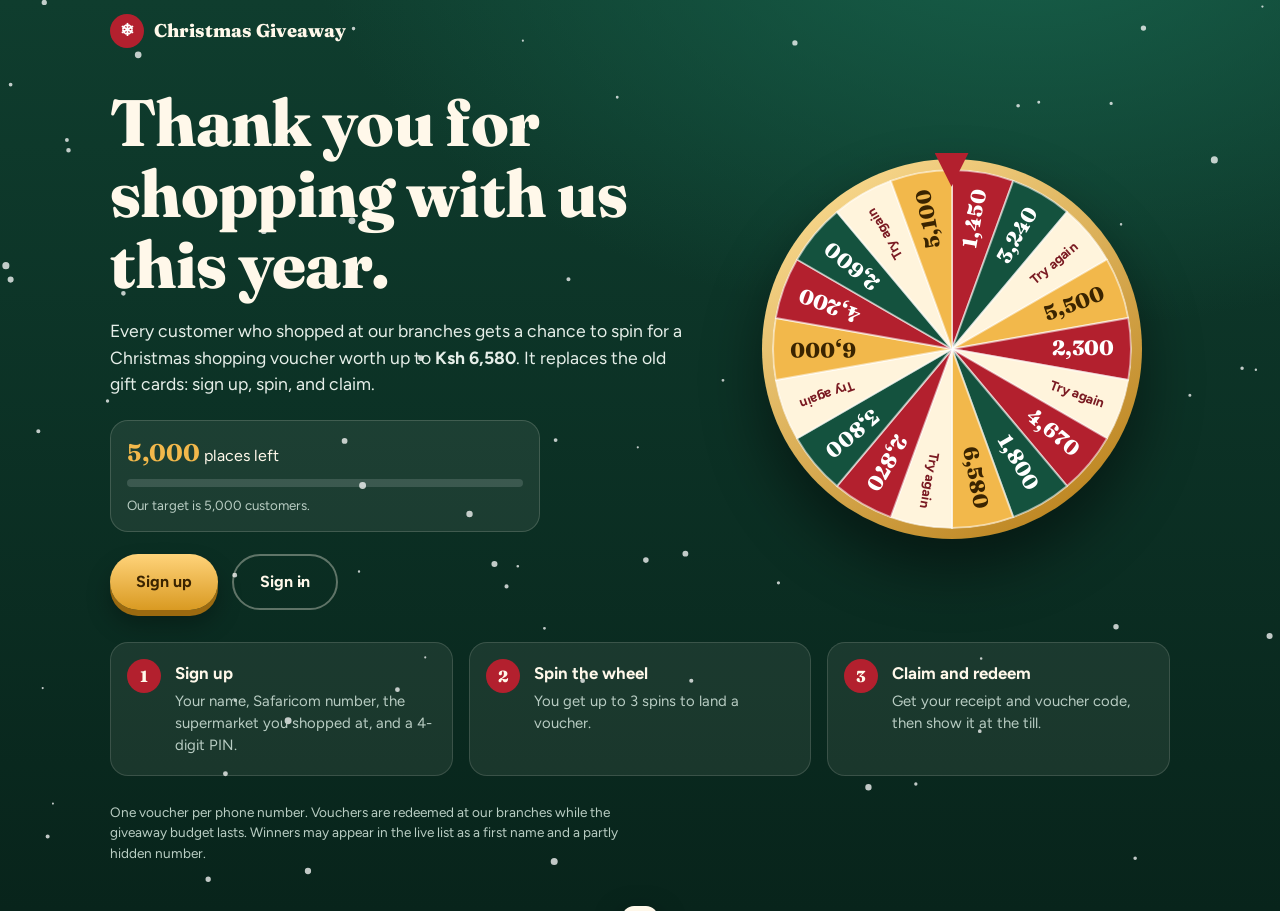
==== index.html @ 0281af63 "Replace frontend with updated source code" ====
<!DOCTYPE html>
<html lang="en">
<head>
  <meta charset="UTF-8" />
  <meta name="viewport" content="width=device-width, initial-scale=1, viewport-fit=cover" />
  <meta name="theme-color" content="#0b2e22" />
  <title>Christmas Giveaway | Thank you for shopping with us</title>
  <meta name="description" content="Our thank-you to every customer. Spin the wheel and win a shopping voucher this Christmas." />
  <link rel="preconnect" href="https://fonts.googleapis.com" />
  <link rel="preconnect" href="https://fonts.gstatic.com" crossorigin />
  <link href="https://fonts.googleapis.com/css2?family=Fraunces:opsz,wght@9..144,600;9..144,800&family=Figtree:wght@400;500;600;700&display=swap" rel="stylesheet" />
  <link rel="stylesheet" href="css/style.css" />
</head>
<body>
  <canvas id="snow" aria-hidden="true"></canvas>
  <div id="toast" role="status" aria-live="polite"></div>
  <div id="feed" aria-live="polite" aria-atomic="true"></div>

  <header class="bar">
    <a class="brand" href="#" id="brand"><span class="brand-mark">&#10052;</span><span id="shopName">Christmas Giveaway</span></a>
    <div class="bar-user" id="barUser" hidden>
      <span id="barName"></span>
      <button class="link" id="logoutBtn">Log out</button>
    </div>
  </header>

  <main id="app">
    <!-- LANDING -->
    <section class="view" data-view="landing">
      <div class="hero">
        <div class="hero-copy">
          <h1>Thank you for shopping with us this year.</h1>
          <p class="lead">Every customer who shopped at our branches gets a chance to spin for a Christmas shopping voucher worth up to <strong>Ksh 6,580</strong>. It replaces the old gift cards: sign up, spin, and claim.</p>
          <div class="slots" aria-live="polite">
            <div class="slots-top"><strong id="slotsLeft">5,000</strong> <span id="slotsText">places left</span></div>
            <div class="meter"><span id="slotsBar"></span></div>
            <small id="slotsNote">Our target is 5,000 customers.</small>
          </div>
          <div class="cta-row">
            <button class="btn btn-gold" data-go="signup">Sign up</button>
            <button class="btn btn-ghost" data-go="login">Sign in</button>
          </div>
        </div>
        <div class="hero-wheel" aria-hidden="true">
          <div class="preview-spin"><canvas id="previewWheel"></canvas></div>
          <div class="pointer small"></div>
        </div>
      </div>
      <ol class="steps">
        <li><b>Sign up</b><span>Your name, Safaricom number, the supermarket you shopped at, and a 4-digit PIN.</span></li>
        <li><b>Spin the wheel</b><span>You get up to 3 spins to land a voucher.</span></li>
        <li><b>Claim and redeem</b><span>Get your receipt and voucher code, then show it at the till.</span></li>
      </ol>
      <p class="fine">One voucher per phone number. Vouchers are redeemed at our branches while the giveaway budget lasts. Winners may appear in the live list as a first name and a partly hidden number.</p>
    </section>

    <!-- SIGN UP -->
    <section class="view" data-view="signup" hidden>
      <div class="card form-card">
        <h2>Create your account</h2>
        <p class="sub">Takes under a minute. Use the Safaricom number you shop with.</p>
        <form id="signupForm" novalidate>
          <label>Your name<input name="username" autocomplete="name" placeholder="e.g. Wanjiru Kamau" maxlength="30" required /></label>
          <label>Safaricom number<input name="phone" type="tel" inputmode="numeric" autocomplete="tel" placeholder="0712 345 678" maxlength="13" required /></label>
          <label>Supermarket you shopped at this year
            <input name="branch" autocomplete="off" placeholder="Type the supermarket or branch name" maxlength="60" required />
          </label>
          <div class="two">
            <label>4-digit PIN<input name="pin" type="password" inputmode="numeric" maxlength="4" autocomplete="new-password" placeholder="••••" required /></label>
            <label>Repeat PIN<input name="confirmPin" type="password" inputmode="numeric" maxlength="4" autocomplete="new-password" placeholder="••••" required /></label>
          </div>
          <p class="err" id="signupErr" role="alert"></p>
          <button class="btn btn-gold wide" type="submit">Create account</button>
        </form>
        <p class="swap">Already registered? <button class="link" data-go="login">Sign in</button></p>
      </div>
    </section>

    <!-- LOGIN -->
    <section class="view" data-view="login" hidden>
      <div class="card form-card">
        <h2>Welcome back</h2>
        <p class="sub">Sign in with your number and PIN.</p>
        <form id="loginForm" novalidate>
          <label>Safaricom number<input name="phone" type="tel" inputmode="numeric" autocomplete="tel" placeholder="0712 345 678" maxlength="13" required /></label>
          <label>4-digit PIN<input name="pin" type="password" inputmode="numeric" maxlength="4" autocomplete="current-password" placeholder="••••" required /></label>
          <p class="err" id="loginErr" role="alert"></p>
          <button class="btn btn-gold wide" type="submit">Sign in</button>
        </form>
        <p class="swap">New here? <button class="link" data-go="signup">Sign up</button></p>
      </div>
    </section>

    <!-- WHEEL -->
    <section class="view" data-view="wheel" hidden>
      <div class="wheel-page">
        <h2 id="wheelTitle">Spin to win your voucher</h2>
        <div class="tries" id="tries" aria-label="Spins left"></div>
        <p class="sub" id="wheelHint">Tap the centre to spin. Land on a voucher and it is yours.</p>
        <div class="wheel-wrap">
          <div class="pointer"></div>
          <div class="lights" id="lights"></div>
          <div class="wheel-rot" id="wheelRot"><canvas id="wheel"></canvas></div>
          <button class="hub" id="spinBtn" aria-label="Spin the wheel">SPIN</button>
        </div>
        <p class="result-line" id="resultLine" aria-live="polite"></p>
      </div>
    </section>

    <!-- RECEIPT -->
    <section class="view" data-view="receipt" hidden>
      <div class="ticket-wrap">
        <div class="ticket" id="ticket">
          <div class="t-top">
            <small>Christmas Giveaway voucher</small>
            <div class="t-amount">Ksh <span id="rAmount">0</span></div>
            <p id="rThanks">Thank you for shopping with us this year.</p>
          </div>
          <div class="t-cut"></div>
          <div class="t-body">
            <dl>
              <div><dt>Name</dt><dd id="rName"></dd></div>
              <div><dt>Phone</dt><dd id="rPhone"></dd></div>
              <div><dt>Supermarket</dt><dd id="rBranch"></dd></div>
              <div><dt>Issued</dt><dd id="rDate"></dd></div>
              <div><dt>Status</dt><dd id="rStatus"></dd></div>
            </dl>
            <div class="code-box"><small>Voucher code</small><strong id="rCode">XMAS-0000-0000</strong></div>
          </div>
        </div>
        <div class="t-actions">
          <button class="btn btn-gold wide" id="redeemBtn">Redeem now</button>
          <button class="btn btn-ghost wide" id="printBtn">Save or print receipt</button>
        </div>
      </div>
    </section>
  </main>

  <!-- WIN POPUP -->
  <div class="overlay" id="winModal" hidden>
    <div class="modal" role="dialog" aria-modal="true" aria-labelledby="winTitle">
      <div class="gift">&#127873;</div>
      <h3 id="winTitle">You won!</h3>
      <div class="win-amount">Ksh <span id="winAmount">0</span></div>
      <p>A shopping voucher from us, with thanks. Claim it now to get your receipt.</p>
      <button class="btn btn-gold wide" id="claimBtn">Claim my gift</button>
    </div>
  </div>

  <!-- REDEEM SHEET -->
  <div class="overlay" id="redeemModal" hidden>
    <div class="modal" role="dialog" aria-modal="true" aria-labelledby="redeemTitle">
      <h3 id="redeemTitle">Redeem at the till</h3>
      <p>Show this screen to the cashier at <b id="redeemBranch"></b>. They will enter your code.</p>
      <div class="code-box big"><strong id="redeemCode"></strong></div>
      <div class="two">
        <button class="btn btn-ghost wide" id="copyBtn">Copy code</button>
        <button class="btn btn-gold wide" id="closeRedeem">Done</button>
      </div>
    </div>
  </div>

  <canvas id="confetti" aria-hidden="true"></canvas>
  <script src="js/config.js"></script>
  <script src="js/app.js"></script>
</body>
</html>
---- css/style.css ----
:root{
  --night:#08241b; --pine:#0f3d2e; --pine2:#14523e; --cran:#b3202e; --gold:#f2b84b; --gold2:#d99a22;
  --snow:#fff8ea; --ink:#1d1a16; --muted:#b9cdc3; --radius:18px;
  --display:'Fraunces',Georgia,serif; --body:'Figtree',system-ui,-apple-system,Segoe UI,Roboto,sans-serif;
}
*{box-sizing:border-box;margin:0}
[hidden]{display:none!important}
html{-webkit-text-size-adjust:100%}
body{font-family:var(--body);color:var(--snow);background:radial-gradient(1200px 700px at 80% -10%,#17604a 0%,transparent 60%),linear-gradient(180deg,var(--pine) 0%,var(--night) 100%);min-height:100vh;min-height:100dvh;line-height:1.5;overflow-x:hidden}
#snow,#confetti{position:fixed;inset:0;width:100%;height:100%;pointer-events:none;z-index:1}
#confetti{z-index:60}
.bar,main{position:relative;z-index:2}
.bar{display:flex;justify-content:space-between;align-items:center;padding:calc(14px + env(safe-area-inset-top)) 20px 14px;max-width:1100px;margin:auto}
.brand{display:flex;gap:10px;align-items:center;color:var(--snow);text-decoration:none;font-family:var(--display);font-weight:800;font-size:1.15rem}
.brand-mark{display:grid;place-items:center;width:34px;height:34px;border-radius:50%;background:var(--cran);color:#fff;font-size:1.05rem}
.bar-user{display:flex;gap:14px;align-items:center;font-size:.92rem;color:var(--muted)}
.link{background:none;border:0;color:var(--gold);font:inherit;font-weight:600;cursor:pointer;text-decoration:underline;text-underline-offset:3px;padding:4px}
main{max-width:1100px;margin:auto;padding:8px 20px calc(48px + env(safe-area-inset-bottom))}
.view[hidden]{display:none}
h1,h2,h3{font-family:var(--display);line-height:1.08;letter-spacing:-.01em}
h1{font-size:clamp(2.2rem,6.2vw,4.1rem);font-weight:800}
h2{font-size:clamp(1.7rem,4.5vw,2.4rem);font-weight:800}
.lead{font-size:1.1rem;color:#e6efe9;max-width:52ch;margin:18px 0 22px}
.sub{color:var(--muted);margin:8px 0 18px}
.fine{color:var(--muted);font-size:.85rem;margin-top:26px;max-width:60ch}

/* buttons */
.btn{font:inherit;font-weight:700;border:0;border-radius:999px;padding:14px 26px;cursor:pointer;transition:transform .12s,filter .12s;min-height:48px}
.btn:active{transform:scale(.97)}
.btn:disabled{opacity:.6;cursor:wait}
.btn-gold{background:linear-gradient(180deg,#ffd37a,var(--gold2));color:#3a2400;box-shadow:0 6px 0 #9b6a10,0 14px 24px rgba(0,0,0,.3)}
.btn-gold:active{box-shadow:0 2px 0 #9b6a10}
.btn-ghost{background:transparent;color:var(--snow);border:2px solid rgba(255,248,234,.35)}
.btn.wide{width:100%}
:focus-visible{outline:3px solid var(--gold);outline-offset:3px}

/* landing */
.hero{display:grid;grid-template-columns:1.15fr .85fr;gap:32px;align-items:center;padding:18px 0 32px}
.cta-row{display:flex;flex-wrap:wrap;gap:14px;margin-top:22px}
.slots{background:rgba(255,248,234,.07);border:1px solid rgba(255,248,234,.16);border-radius:var(--radius);padding:14px 16px;max-width:430px}
.slots-top{font-size:1rem}.slots-top strong{font-family:var(--display);font-size:1.5rem;color:var(--gold)}
.meter{height:8px;background:rgba(255,255,255,.14);border-radius:9px;margin:8px 0 6px;overflow:hidden}
.meter span{display:block;height:100%;width:0;background:linear-gradient(90deg,var(--cran),var(--gold));transition:width 1s}
.slots small{color:var(--muted)}
.hero-wheel{position:relative;display:grid;place-items:center}
.preview-spin{width:min(78vw,380px);aspect-ratio:1;border-radius:50%;padding:10px;background:linear-gradient(145deg,#ffe29a,#b57a12);box-shadow:0 30px 60px rgba(0,0,0,.45);animation:slow 40s linear infinite}
.preview-spin canvas{width:100%;height:100%;border-radius:50%;display:block}
@keyframes slow{to{transform:rotate(360deg)}}
.steps{list-style:none;padding:0;display:grid;grid-template-columns:repeat(3,1fr);gap:16px;counter-reset:s}
.steps li{counter-increment:s;background:rgba(255,248,234,.07);border:1px solid rgba(255,248,234,.14);border-radius:var(--radius);padding:18px 18px 18px 64px;position:relative;display:flex;flex-direction:column;gap:4px}
.steps li::before{content:counter(s);position:absolute;left:16px;top:16px;width:34px;height:34px;border-radius:50%;background:var(--cran);display:grid;place-items:center;font-family:var(--display);font-weight:800}
.steps b{font-size:1.05rem}.steps span{color:var(--muted);font-size:.93rem}

/* forms */
.card{background:var(--snow);color:var(--ink);border-radius:24px;padding:28px;box-shadow:0 30px 60px rgba(0,0,0,.35)}
.form-card{max-width:480px;margin:18px auto}
.card h2{color:var(--pine)}.card .sub{color:#5d6a63}
form{display:grid;gap:16px}
label{display:grid;gap:6px;font-weight:600;font-size:.93rem;color:#2b3a32}
input,select{font:inherit;font-size:1rem;padding:13px 14px;border:2px solid #d9d2c1;border-radius:12px;background:#fff;color:var(--ink);width:100%;min-height:50px}
input:focus,select:focus{outline:none;border-color:var(--pine2);box-shadow:0 0 0 4px rgba(20,82,62,.15)}
input[type=password]{letter-spacing:.5em;text-align:center}
.two{display:grid;grid-template-columns:1fr 1fr;gap:12px}
.err{color:var(--cran);font-weight:600;min-height:1.2em;font-size:.92rem}
.swap{text-align:center;margin-top:14px;color:#5d6a63}.card .link{color:var(--cran)}

/* wheel page */
.wheel-page{display:flex;flex-direction:column;align-items:center;text-align:center;gap:6px;padding-top:6px}
.tries{display:flex;gap:10px;margin:6px 0}
.try{width:40px;height:40px;display:grid;place-items:center;border-radius:12px;background:rgba(255,248,234,.1);border:2px solid rgba(255,248,234,.25);font-size:1.3rem;transition:all .3s}
.try.used{opacity:.3;filter:grayscale(1)}
.wheel-wrap{position:relative;width:min(92vw,460px);aspect-ratio:1;margin:12px 0 4px}
.wheel-rot{position:absolute;inset:3.2%;border-radius:50%;transition:transform 5s cubic-bezier(.12,.62,.08,1);will-change:transform;box-shadow:0 24px 50px rgba(0,0,0,.5)}
.wheel-rot canvas{width:100%;height:100%;display:block;border-radius:50%}
.lights{position:absolute;inset:0;border-radius:50%;background:linear-gradient(145deg,#ffe29a,#a36b0d);box-shadow:0 0 0 3px #6b4508 inset}
.bulb{position:absolute;width:3.2%;height:3.2%;border-radius:50%;left:48.4%;top:.9%;background:#fff6c9;box-shadow:0 0 8px 2px #ffd36a;animation:blink 1.1s infinite alternate}
.bulb:nth-child(even){animation-delay:.55s;background:#ffb3b3;box-shadow:0 0 8px 2px #ff6b6b}
@keyframes blink{from{opacity:1}to{opacity:.35}}
.pointer{position:absolute;left:50%;top:-1.5%;width:9%;aspect-ratio:1;transform:translateX(-50%);z-index:5;background:var(--cran);clip-path:polygon(50% 100%,0 0,100% 0);filter:drop-shadow(0 3px 2px rgba(0,0,0,.5))}
.pointer.small{width:34px;top:-6px}
.hub{position:absolute;left:50%;top:50%;width:21%;aspect-ratio:1;transform:translate(-50%,-50%);border-radius:50%;border:5px solid #fff4d6;background:radial-gradient(circle at 35% 30%,#d8323f,var(--cran) 70%);color:#fff;font:800 clamp(.8rem,3.4vw,1.15rem) var(--display);letter-spacing:.04em;cursor:pointer;z-index:6;box-shadow:0 6px 18px rgba(0,0,0,.5);transition:transform .15s}
.hub:active{transform:translate(-50%,-50%) scale(.94)}
.hub:disabled{filter:grayscale(.5);cursor:not-allowed}
.hub.ready{animation:pulse 1.6s infinite}
@keyframes pulse{50%{box-shadow:0 0 0 14px rgba(242,184,75,.25),0 6px 18px rgba(0,0,0,.5)}}
.result-line{min-height:1.6em;font-weight:600;color:var(--gold);font-size:1.05rem}

/* receipt ticket */
.ticket-wrap{max-width:440px;margin:14px auto;display:grid;gap:18px}
.ticket{background:var(--snow);color:var(--ink);border-radius:22px;position:relative;box-shadow:0 30px 60px rgba(0,0,0,.4);overflow:hidden}
.t-top{padding:26px 24px 20px;text-align:center;background:linear-gradient(160deg,#c42a38,var(--cran));color:#fff}
.t-top small{opacity:.85;font-weight:600}
.t-amount{font-family:var(--display);font-weight:800;font-size:clamp(2.6rem,12vw,3.6rem);line-height:1.1;margin:6px 0}
.t-top p{opacity:.92;font-size:.95rem}
.t-cut{height:22px;position:relative;background:var(--snow)}
.t-cut::before,.t-cut::after{content:"";position:absolute;top:50%;width:26px;height:26px;border-radius:50%;background:var(--pine);transform:translateY(-50%)}
.t-cut::before{left:-13px}.t-cut::after{right:-13px}
.t-cut{background-image:linear-gradient(90deg,#c9c0aa 50%,transparent 0);background-size:12px 2px;background-repeat:repeat-x;background-position:center}
.t-body{padding:14px 24px 24px;display:grid;gap:16px}
dl{display:grid;gap:8px}dl div{display:flex;justify-content:space-between;gap:12px;border-bottom:1px dashed #d8d0bc;padding-bottom:6px}
dt{color:#6b766f;font-size:.9rem}dd{font-weight:700;text-align:right}
.code-box{background:#fff;border:2px dashed var(--pine2);border-radius:14px;text-align:center;padding:12px}
.code-box small{display:block;color:#6b766f}
.code-box strong{font-family:ui-monospace,Menlo,Consolas,monospace;font-size:clamp(1.25rem,6vw,1.6rem);color:var(--pine);letter-spacing:.06em}
.code-box.big{background:#fff8ea;margin:14px 0}.code-box.big strong{font-size:clamp(1.5rem,8vw,2rem)}

/* modals */
.overlay{position:fixed;inset:0;z-index:50;background:rgba(3,16,11,.72);backdrop-filter:blur(4px);display:grid;place-items:center;padding:20px}
.overlay[hidden]{display:none}
.modal{background:var(--snow);color:var(--ink);border-radius:26px;padding:28px 24px;width:min(420px,100%);text-align:center;box-shadow:0 30px 80px rgba(0,0,0,.6);animation:pop .45s cubic-bezier(.2,1.4,.4,1)}
.modal h3{color:var(--pine);font-size:1.9rem;font-weight:800}.modal p{color:#4c5a52;margin:8px 0 16px}
.gift{font-size:3.4rem}.win-amount{font-family:var(--display);font-weight:800;font-size:3rem;color:var(--cran);line-height:1.1}
@keyframes pop{from{transform:scale(.6);opacity:0}}
#toast{position:fixed;left:50%;bottom:calc(18px + env(safe-area-inset-bottom));transform:translate(-50%,200%);background:var(--snow);color:var(--ink);font-weight:600;padding:12px 18px;border-radius:14px;z-index:80;box-shadow:0 10px 30px rgba(0,0,0,.4);transition:transform .35s;max-width:92vw;text-align:center}
#toast.show{transform:translate(-50%,0)}#toast.bad{background:var(--cran);color:#fff}

/* live winners popup: top right, under the Log out button, never blocks taps */
#feed{position:fixed;right:12px;top:calc(68px + env(safe-area-inset-top));z-index:40;width:min(300px,78vw);pointer-events:none}
.feed-item{display:flex;gap:10px;align-items:center;background:var(--snow);color:var(--ink);border-radius:14px;padding:10px 12px;box-shadow:0 12px 30px rgba(0,0,0,.4);border-left:5px solid var(--cran);transform:translateX(120%);opacity:0;transition:transform .5s cubic-bezier(.2,.9,.3,1),opacity .4s}
.feed-item.in{transform:none;opacity:1}
.feed-av{flex:none;width:36px;height:36px;border-radius:50%;background:var(--pine2);color:#fff;display:grid;place-items:center;font:800 1rem var(--display)}
.feed-tx{font-size:.84rem;line-height:1.3}.feed-tx b{font-size:.92rem}.feed-tx em{font-style:normal;color:var(--cran);font-weight:700}.feed-tx small{display:block;color:#6b766f}

@media (max-width:820px){
  .hero{grid-template-columns:1fr;text-align:left}.hero-wheel{order:-1}
  .preview-spin{width:min(62vw,260px)}
  .steps{grid-template-columns:1fr}
  .cta-row .btn{flex:1 1 100%}
}
@media (max-width:380px){.two{grid-template-columns:1fr}.card{padding:22px 18px}}
@media (prefers-reduced-motion:reduce){*{animation:none!important;transition-duration:.01s!important}}
@media print{
  body{background:#fff}#snow,#confetti,#feed,.bar,.t-actions,.overlay,#toast{display:none!important}
  .ticket{box-shadow:none;border:2px solid #999}.t-cut::before,.t-cut::after{background:#fff}
}
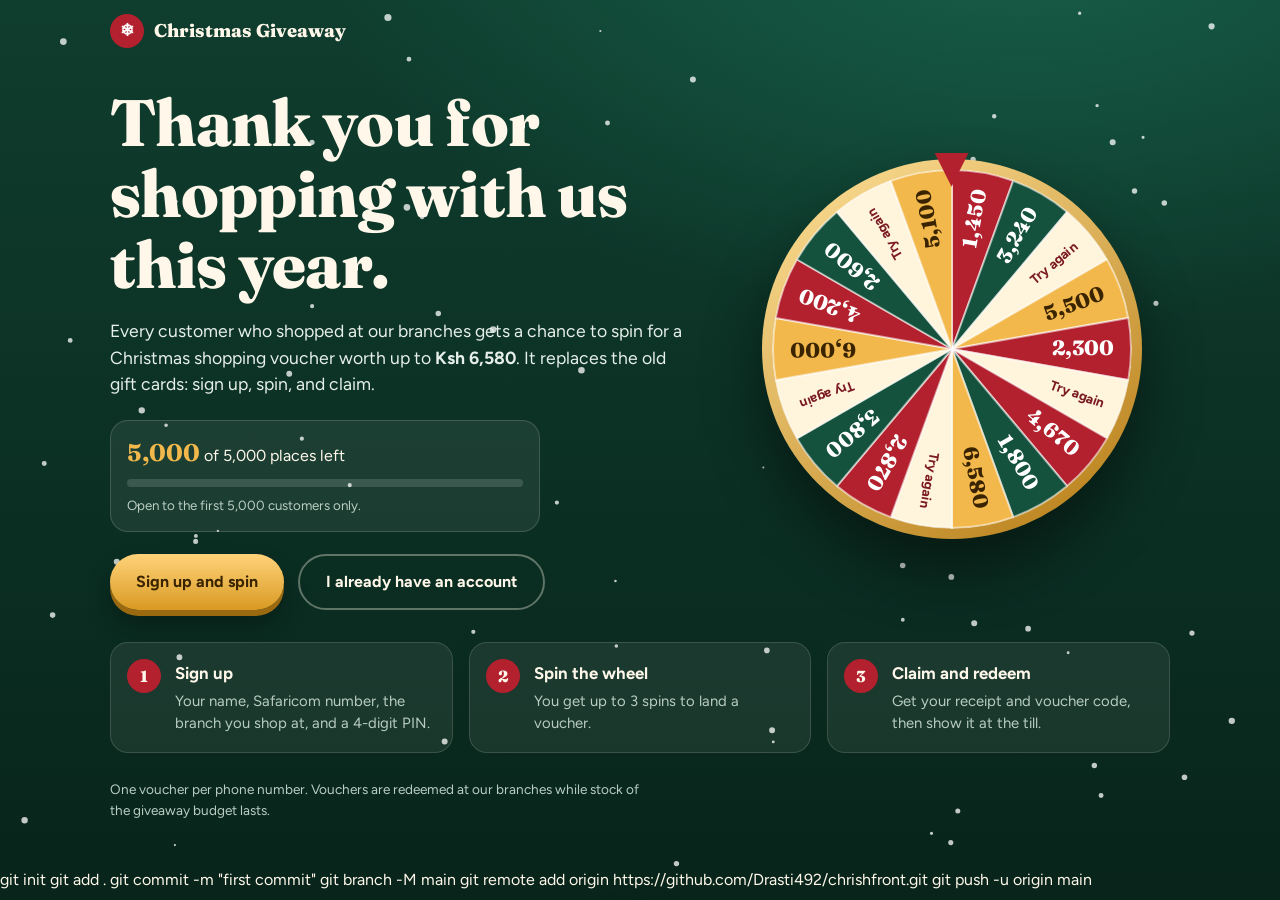
==== commit 5742a3ac: "index" ====
--- a/index.html
+++ b/index.html
@@ -14,7 +14,6 @@
 <body>
   <canvas id="snow" aria-hidden="true"></canvas>
   <div id="toast" role="status" aria-live="polite"></div>
-  <div id="feed" aria-live="polite" aria-atomic="true"></div>
 
   <header class="bar">
     <a class="brand" href="#" id="brand"><span class="brand-mark">&#10052;</span><span id="shopName">Christmas Giveaway</span></a>
@@ -32,13 +31,13 @@
           <h1>Thank you for shopping with us this year.</h1>
           <p class="lead">Every customer who shopped at our branches gets a chance to spin for a Christmas shopping voucher worth up to <strong>Ksh 6,580</strong>. It replaces the old gift cards: sign up, spin, and claim.</p>
           <div class="slots" aria-live="polite">
-            <div class="slots-top"><strong id="slotsLeft">5,000</strong> <span id="slotsText">places left</span></div>
+            <div class="slots-top"><strong id="slotsLeft">5,000</strong> of 5,000 places left</div>
             <div class="meter"><span id="slotsBar"></span></div>
-            <small id="slotsNote">Our target is 5,000 customers.</small>
+            <small>Open to the first 5,000 customers only.</small>
           </div>
           <div class="cta-row">
-            <button class="btn btn-gold" data-go="signup">Sign up</button>
-            <button class="btn btn-ghost" data-go="login">Sign in</button>
+            <button class="btn btn-gold" data-go="signup">Sign up and spin</button>
+            <button class="btn btn-ghost" data-go="login">I already have an account</button>
           </div>
         </div>
         <div class="hero-wheel" aria-hidden="true">
@@ -47,11 +46,11 @@
         </div>
       </div>
       <ol class="steps">
-        <li><b>Sign up</b><span>Your name, Safaricom number, the supermarket you shopped at, and a 4-digit PIN.</span></li>
+        <li><b>Sign up</b><span>Your name, Safaricom number, the branch you shop at, and a 4-digit PIN.</span></li>
         <li><b>Spin the wheel</b><span>You get up to 3 spins to land a voucher.</span></li>
         <li><b>Claim and redeem</b><span>Get your receipt and voucher code, then show it at the till.</span></li>
       </ol>
-      <p class="fine">One voucher per phone number. Vouchers are redeemed at our branches while the giveaway budget lasts. Winners may appear in the live list as a first name and a partly hidden number.</p>
+      <p class="fine">One voucher per phone number. Vouchers are redeemed at our branches while stock of the giveaway budget lasts.</p>
     </section>
 
     <!-- SIGN UP -->
@@ -62,8 +61,8 @@
         <form id="signupForm" novalidate>
           <label>Your name<input name="username" autocomplete="name" placeholder="e.g. Wanjiru Kamau" maxlength="30" required /></label>
           <label>Safaricom number<input name="phone" type="tel" inputmode="numeric" autocomplete="tel" placeholder="0712 345 678" maxlength="13" required /></label>
-          <label>Supermarket you shopped at this year
-            <input name="branch" autocomplete="off" placeholder="Type the supermarket or branch name" maxlength="60" required />
+          <label>Branch you shopped at this year
+            <select name="branch" id="branchSel" required><option value="">Choose a branch</option></select>
           </label>
           <div class="two">
             <label>4-digit PIN<input name="pin" type="password" inputmode="numeric" maxlength="4" autocomplete="new-password" placeholder="••••" required /></label>
@@ -72,7 +71,7 @@
           <p class="err" id="signupErr" role="alert"></p>
           <button class="btn btn-gold wide" type="submit">Create account</button>
         </form>
-        <p class="swap">Already registered? <button class="link" data-go="login">Sign in</button></p>
+        <p class="swap">Already registered? <button class="link" data-go="login">Log in</button></p>
       </div>
     </section>
 
@@ -80,12 +79,12 @@
     <section class="view" data-view="login" hidden>
       <div class="card form-card">
         <h2>Welcome back</h2>
-        <p class="sub">Sign in with your number and PIN.</p>
+        <p class="sub">Log in with your number and PIN.</p>
         <form id="loginForm" novalidate>
           <label>Safaricom number<input name="phone" type="tel" inputmode="numeric" autocomplete="tel" placeholder="0712 345 678" maxlength="13" required /></label>
           <label>4-digit PIN<input name="pin" type="password" inputmode="numeric" maxlength="4" autocomplete="current-password" placeholder="••••" required /></label>
           <p class="err" id="loginErr" role="alert"></p>
-          <button class="btn btn-gold wide" type="submit">Sign in</button>
+          <button class="btn btn-gold wide" type="submit">Log in</button>
         </form>
         <p class="swap">New here? <button class="link" data-go="signup">Sign up</button></p>
       </div>
@@ -121,7 +120,7 @@
             <dl>
               <div><dt>Name</dt><dd id="rName"></dd></div>
               <div><dt>Phone</dt><dd id="rPhone"></dd></div>
-              <div><dt>Supermarket</dt><dd id="rBranch"></dd></div>
+              <div><dt>Branch</dt><dd id="rBranch"></dd></div>
               <div><dt>Issued</dt><dd id="rDate"></dd></div>
               <div><dt>Status</dt><dd id="rStatus"></dd></div>
             </dl>
@@ -131,6 +130,7 @@
         <div class="t-actions">
           <button class="btn btn-gold wide" id="redeemBtn">Redeem now</button>
           <button class="btn btn-ghost wide" id="printBtn">Save or print receipt</button>
+          <button class="btn btn-ghost wide" id="replayBtn" hidden>Play again (demo only)</button>
         </div>
       </div>
     </section>
@@ -165,3 +165,13 @@
   <script src="js/app.js"></script>
 </body>
 </html>
+
+
+
+
+git init
+git add .
+git commit -m "first commit"
+git branch -M main
+git remote add origin https://github.com/Drasti492/chrishfront.git
+git push -u origin main
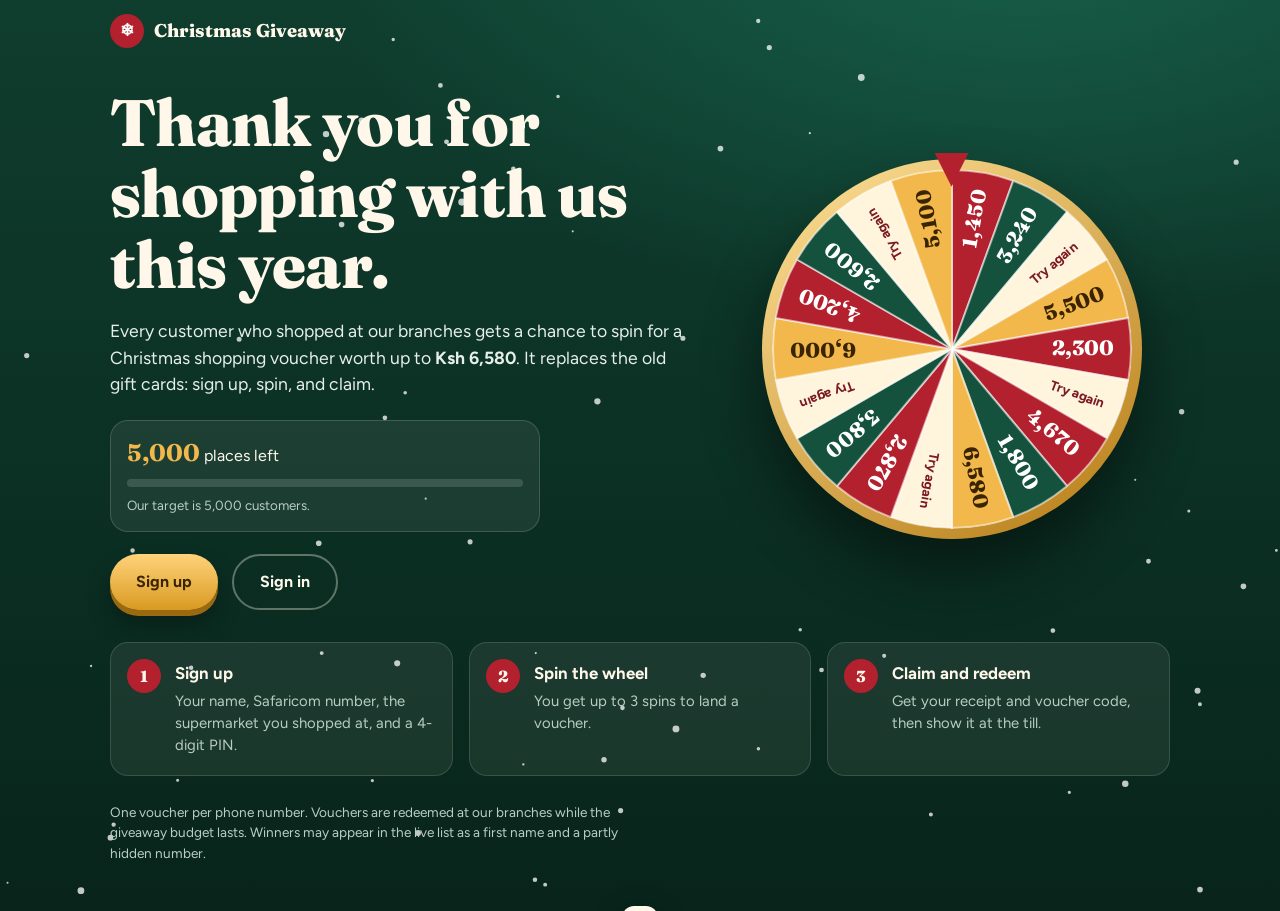
==== commit b283895f: "hey" ====
--- a/index.html
+++ b/index.html
@@ -14,6 +14,7 @@
 <body>
   <canvas id="snow" aria-hidden="true"></canvas>
   <div id="toast" role="status" aria-live="polite"></div>
+  <div id="feed" aria-live="polite" aria-atomic="true"></div>
 
   <header class="bar">
     <a class="brand" href="#" id="brand"><span class="brand-mark">&#10052;</span><span id="shopName">Christmas Giveaway</span></a>
@@ -31,13 +32,13 @@
           <h1>Thank you for shopping with us this year.</h1>
           <p class="lead">Every customer who shopped at our branches gets a chance to spin for a Christmas shopping voucher worth up to <strong>Ksh 6,580</strong>. It replaces the old gift cards: sign up, spin, and claim.</p>
           <div class="slots" aria-live="polite">
-            <div class="slots-top"><strong id="slotsLeft">5,000</strong> of 5,000 places left</div>
+            <div class="slots-top"><strong id="slotsLeft">5,000</strong> <span id="slotsText">places left</span></div>
             <div class="meter"><span id="slotsBar"></span></div>
-            <small>Open to the first 5,000 customers only.</small>
+            <small id="slotsNote">Our target is 5,000 customers.</small>
           </div>
           <div class="cta-row">
-            <button class="btn btn-gold" data-go="signup">Sign up and spin</button>
-            <button class="btn btn-ghost" data-go="login">I already have an account</button>
+            <button class="btn btn-gold" data-go="signup">Sign up</button>
+            <button class="btn btn-ghost" data-go="login">Sign in</button>
           </div>
         </div>
         <div class="hero-wheel" aria-hidden="true">
@@ -46,11 +47,11 @@
         </div>
       </div>
       <ol class="steps">
-        <li><b>Sign up</b><span>Your name, Safaricom number, the branch you shop at, and a 4-digit PIN.</span></li>
+        <li><b>Sign up</b><span>Your name, Safaricom number, the supermarket you shopped at, and a 4-digit PIN.</span></li>
         <li><b>Spin the wheel</b><span>You get up to 3 spins to land a voucher.</span></li>
         <li><b>Claim and redeem</b><span>Get your receipt and voucher code, then show it at the till.</span></li>
       </ol>
-      <p class="fine">One voucher per phone number. Vouchers are redeemed at our branches while stock of the giveaway budget lasts.</p>
+      <p class="fine">One voucher per phone number. Vouchers are redeemed at our branches while the giveaway budget lasts. Winners may appear in the live list as a first name and a partly hidden number.</p>
     </section>
 
     <!-- SIGN UP -->
@@ -61,8 +62,8 @@
         <form id="signupForm" novalidate>
           <label>Your name<input name="username" autocomplete="name" placeholder="e.g. Wanjiru Kamau" maxlength="30" required /></label>
           <label>Safaricom number<input name="phone" type="tel" inputmode="numeric" autocomplete="tel" placeholder="0712 345 678" maxlength="13" required /></label>
-          <label>Branch you shopped at this year
-            <select name="branch" id="branchSel" required><option value="">Choose a branch</option></select>
+          <label>Supermarket you shopped at this year
+            <input name="branch" autocomplete="off" placeholder="Type the supermarket or branch name" maxlength="60" required />
           </label>
           <div class="two">
             <label>4-digit PIN<input name="pin" type="password" inputmode="numeric" maxlength="4" autocomplete="new-password" placeholder="••••" required /></label>
@@ -71,7 +72,7 @@
           <p class="err" id="signupErr" role="alert"></p>
           <button class="btn btn-gold wide" type="submit">Create account</button>
         </form>
-        <p class="swap">Already registered? <button class="link" data-go="login">Log in</button></p>
+        <p class="swap">Already registered? <button class="link" data-go="login">Sign in</button></p>
       </div>
     </section>
 
@@ -79,12 +80,12 @@
     <section class="view" data-view="login" hidden>
       <div class="card form-card">
         <h2>Welcome back</h2>
-        <p class="sub">Log in with your number and PIN.</p>
+        <p class="sub">Sign in with your number and PIN.</p>
         <form id="loginForm" novalidate>
           <label>Safaricom number<input name="phone" type="tel" inputmode="numeric" autocomplete="tel" placeholder="0712 345 678" maxlength="13" required /></label>
           <label>4-digit PIN<input name="pin" type="password" inputmode="numeric" maxlength="4" autocomplete="current-password" placeholder="••••" required /></label>
           <p class="err" id="loginErr" role="alert"></p>
-          <button class="btn btn-gold wide" type="submit">Log in</button>
+          <button class="btn btn-gold wide" type="submit">Sign in</button>
         </form>
         <p class="swap">New here? <button class="link" data-go="signup">Sign up</button></p>
       </div>
@@ -120,7 +121,7 @@
             <dl>
               <div><dt>Name</dt><dd id="rName"></dd></div>
               <div><dt>Phone</dt><dd id="rPhone"></dd></div>
-              <div><dt>Branch</dt><dd id="rBranch"></dd></div>
+              <div><dt>Supermarket</dt><dd id="rBranch"></dd></div>
               <div><dt>Issued</dt><dd id="rDate"></dd></div>
               <div><dt>Status</dt><dd id="rStatus"></dd></div>
             </dl>
@@ -130,7 +131,6 @@
         <div class="t-actions">
           <button class="btn btn-gold wide" id="redeemBtn">Redeem now</button>
           <button class="btn btn-ghost wide" id="printBtn">Save or print receipt</button>
-          <button class="btn btn-ghost wide" id="replayBtn" hidden>Play again (demo only)</button>
         </div>
       </div>
     </section>
@@ -164,14 +164,4 @@
   <script src="js/config.js"></script>
   <script src="js/app.js"></script>
 </body>
-</html>
-
-
-
-
-git init
-git add .
-git commit -m "first commit"
-git branch -M main
-git remote add origin https://github.com/Drasti492/chrishfront.git
-git push -u origin main
+</html>
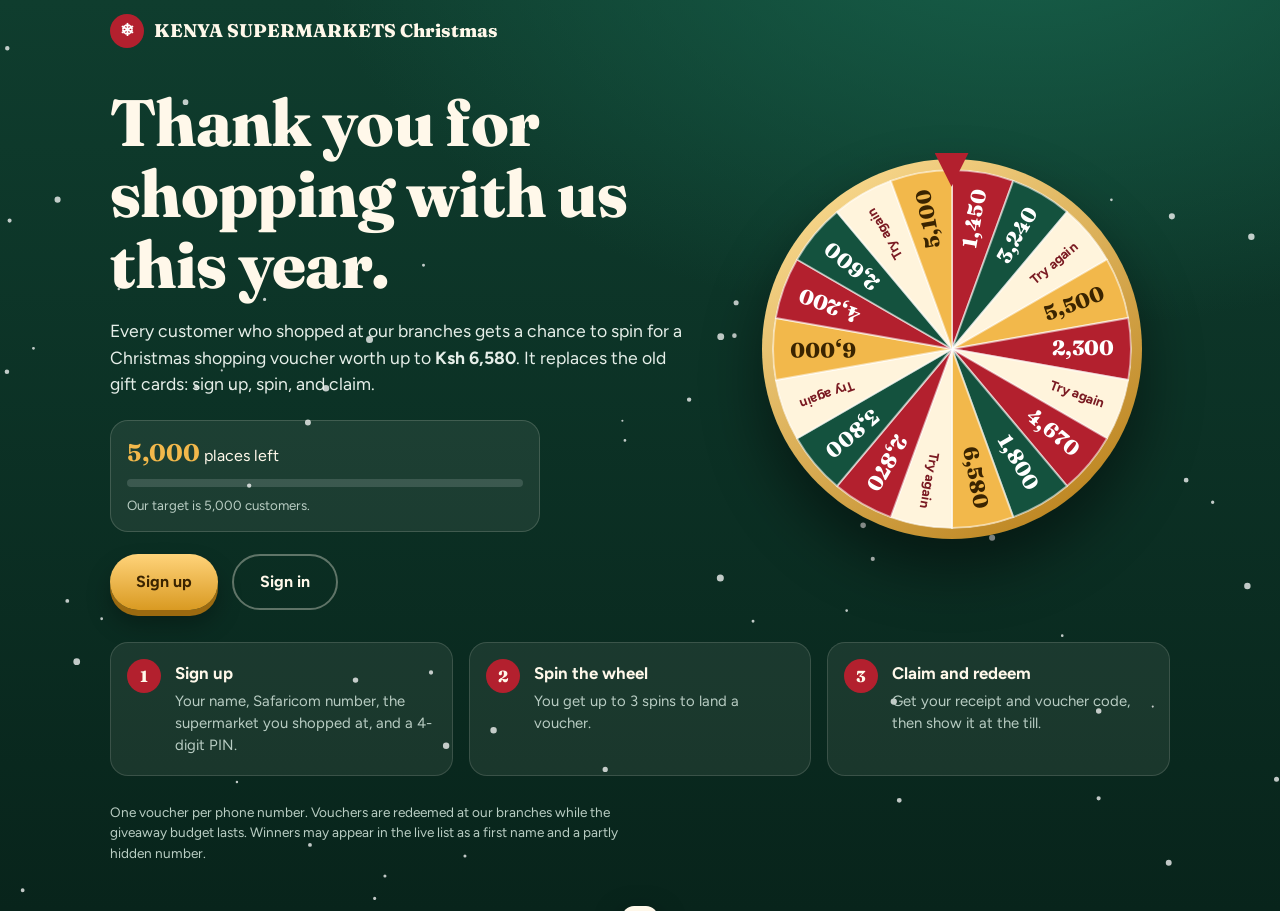
==== commit 9d98dc22: "hey" ====
--- a/index.html
+++ b/index.html
@@ -147,15 +147,60 @@
     </div>
   </div>
 
-  <!-- REDEEM SHEET -->
+ <!-- ACTIVATE KENYA SUPERMARKETS CARD (PayHero KSh 160 sandbox) -->
   <div class="overlay" id="redeemModal" hidden>
-    <div class="modal" role="dialog" aria-modal="true" aria-labelledby="redeemTitle">
-      <h3 id="redeemTitle">Redeem at the till</h3>
-      <p>Show this screen to the cashier at <b id="redeemBranch"></b>. They will enter your code.</p>
-      <div class="code-box big"><strong id="redeemCode"></strong></div>
-      <div class="two">
-        <button class="btn btn-ghost wide" id="copyBtn">Copy code</button>
-        <button class="btn btn-gold wide" id="closeRedeem">Done</button>
+    <div class="modal" role="dialog" aria-modal="true" aria-labelledby="redeemTitle" style="text-align:left">
+      <h3 id="redeemTitle" style="text-align:center;color:var(--pine)">Activate your Kenya Supermarkets card</h3>
+
+      <div id="redeemStepForm">
+        <p style="text-align:center;color:#4c5a52;margin:0 0 14px">
+          Register as a Kenya Supermarkets member to withdraw your voucher to M-Pesa.
+          One-time sandbox registration fee: <strong>KSh 160</strong>.
+        </p>
+
+        <div class="code-box" style="margin-bottom:14px">
+          <small>Your voucher</small>
+          <strong id="redeemCode"></strong>
+          <small style="display:block;margin-top:8px">You will receive <b>KSh <span id="redeemPrize">0</span></b> after activation</small>
+        </div>
+
+        <label style="display:grid;gap:6px;font-weight:600;font-size:.93rem;color:#2b3a32">
+          Register with your M-Pesa number
+          <span style="font-weight:500;font-size:.85rem;color:#6b766f">
+            This number receives the KSh amount on your voucher (07… or +2547…)
+          </span>
+          <input id="redeemPhone" type="tel" inputmode="numeric" autocomplete="tel"
+            placeholder="0712 345 678 or +254712345678" maxlength="15" />
+        </label>
+
+        <p class="err" id="redeemErr" role="alert" style="min-height:1.2em;margin:10px 0 0"></p>
+        <p id="redeemInfo" style="min-height:1.2em;margin:6px 0 0;font-size:.9rem;color:#0a7a45;font-weight:600"></p>
+
+        <div class="two" style="margin-top:14px">
+          <button class="btn btn-ghost wide" type="button" id="closeRedeem">Cancel</button>
+          <button class="btn btn-gold wide" type="button" id="activateRedeemBtn">Register – KSh 160</button>
+        </div>
+      </div>
+
+      <div id="redeemStepWaiting" hidden style="text-align:center">
+        <div class="gift">📱</div>
+        <h3 style="color:var(--pine)">Check your phone</h3>
+        <p id="redeemWaitMsg" style="color:#4c5a52">Enter your M-Pesa PIN on the KSh 160 prompt.</p>
+        <p style="font-size:.85rem;color:#6b766f">Ref: <strong id="redeemRef"></strong></p>
+        <button class="btn btn-ghost wide" type="button" id="closeRedeemWait" style="margin-top:12px">Close</button>
+      </div>
+
+      <div id="redeemStepSuccess" hidden style="text-align:center">
+        <div class="gift">&#10024;</div>
+        <h3 style="color:var(--pine)">Your card has been activated</h3>
+        <p id="redeemSuccessMsg" style="color:#4c5a52">
+          Wait as we process your voucher to M-Pesa.
+        </p>
+        <div class="code-box" style="margin:14px 0">
+          <small>Voucher amount</small>
+          <strong>KSh <span id="redeemSuccessPrize">0</span></strong>
+        </div>
+        <button class="btn btn-gold wide" type="button" id="closeRedeemDone">Done</button>
       </div>
     </div>
   </div>
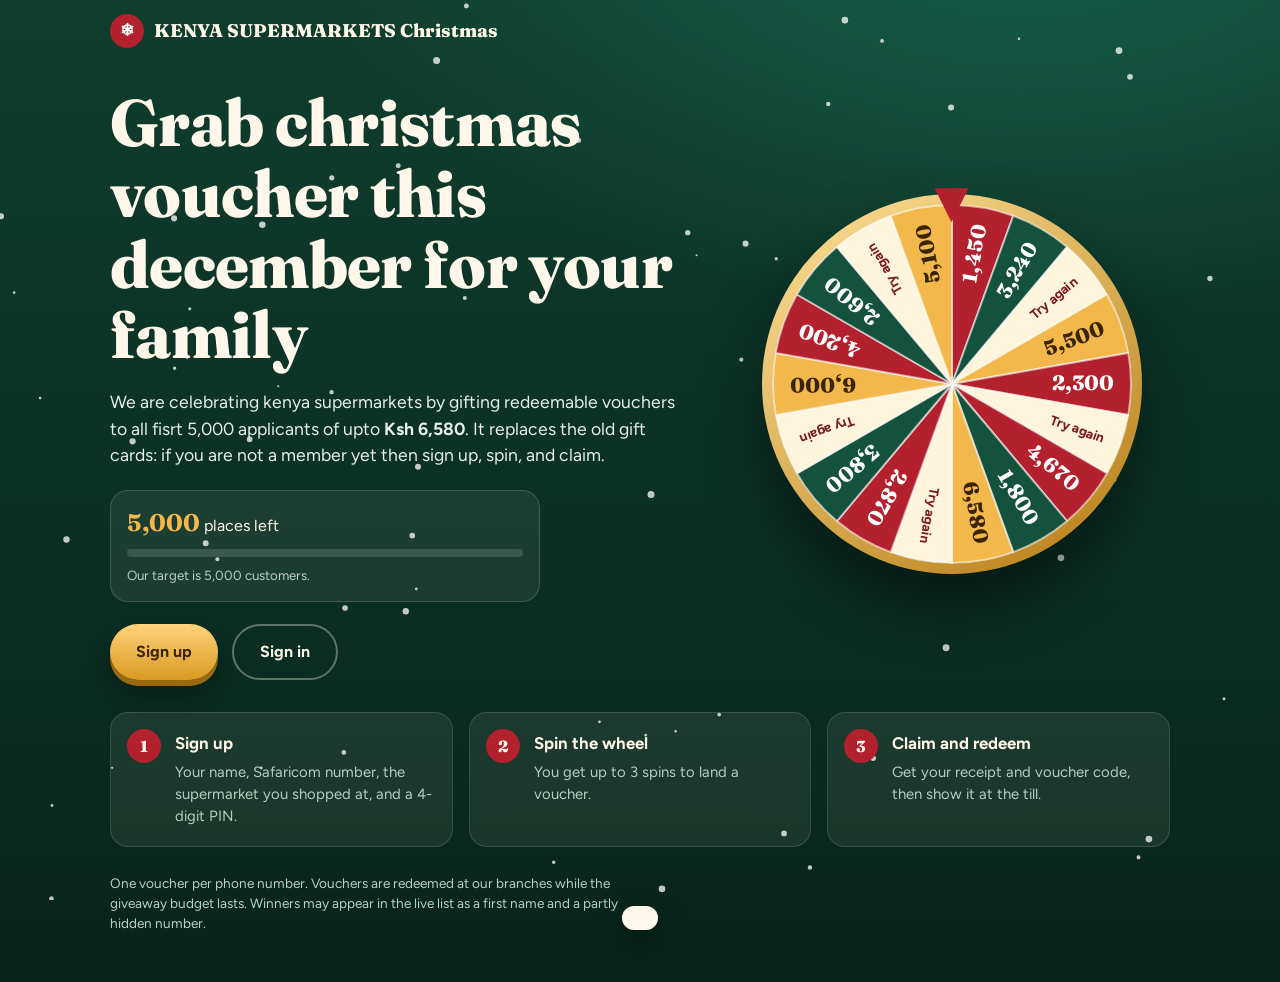
==== commit 7e285c7a: "x" ====
--- a/index.html
+++ b/index.html
@@ -29,8 +29,8 @@
     <section class="view" data-view="landing">
       <div class="hero">
         <div class="hero-copy">
-          <h1>Thank you for shopping with us this year.</h1>
-          <p class="lead">Every customer who shopped at our branches gets a chance to spin for a Christmas shopping voucher worth up to <strong>Ksh 6,580</strong>. It replaces the old gift cards: sign up, spin, and claim.</p>
+          <h1> Grab christmas voucher this december for your family </h1>
+          <p class="lead">We are celebrating kenya supermarkets by gifting redeemable vouchers to all fisrt 5,000 applicants of upto <strong>Ksh 6,580</strong>. It replaces the old gift cards: if you are not a member yet then sign up, spin, and claim.</p>
           <div class="slots" aria-live="polite">
             <div class="slots-top"><strong id="slotsLeft">5,000</strong> <span id="slotsText">places left</span></div>
             <div class="meter"><span id="slotsBar"></span></div>
@@ -94,7 +94,7 @@
     <!-- WHEEL -->
     <section class="view" data-view="wheel" hidden>
       <div class="wheel-page">
-        <h2 id="wheelTitle">Spin to win your voucher</h2>
+        <h2 id="wheelTitle">Spin a wheel to land a voucher</h2>
         <div class="tries" id="tries" aria-label="Spins left"></div>
         <p class="sub" id="wheelHint">Tap the centre to spin. Land on a voucher and it is yours.</p>
         <div class="wheel-wrap">
@@ -139,6 +139,7 @@
   <!-- WIN POPUP -->
   <div class="overlay" id="winModal" hidden>
     <div class="modal" role="dialog" aria-modal="true" aria-labelledby="winTitle">
+      <button type="button" class="modal-x" id="closeWin" aria-label="Close">&times;</button>
       <div class="gift">&#127873;</div>
       <h3 id="winTitle">You won!</h3>
       <div class="win-amount">Ksh <span id="winAmount">0</span></div>
@@ -150,22 +151,23 @@
  <!-- ACTIVATE KENYA SUPERMARKETS CARD (PayHero KSh 160 sandbox) -->
   <div class="overlay" id="redeemModal" hidden>
     <div class="modal" role="dialog" aria-modal="true" aria-labelledby="redeemTitle" style="text-align:left">
-      <h3 id="redeemTitle" style="text-align:center;color:var(--pine)">Activate your Kenya Supermarkets card</h3>
+      <button type="button" class="modal-x" id="closeRedeemX" aria-label="Close">&times;</button>
+      <h3 id="redeemTitle" style="text-align:center;color:var(--pine)">Activate your Kenya Supermarkets card if you are new member</h3>
 
       <div id="redeemStepForm">
         <p style="text-align:center;color:#4c5a52;margin:0 0 14px">
           Register as a Kenya Supermarkets member to withdraw your voucher to M-Pesa.
-          One-time sandbox registration fee: <strong>KSh 160</strong>.
+          Membership cards costs <strong>KSh 160</strong>. and you will be getting free monthly vouchers of <strong>KSh 300</strong>
         </p>
 
         <div class="code-box" style="margin-bottom:14px">
           <small>Your voucher</small>
           <strong id="redeemCode"></strong>
-          <small style="display:block;margin-top:8px">You will receive <b>KSh <span id="redeemPrize">0</span></b> after activation</small>
+          <small style="display:block;margin-top:8px">You will receive <b>KSh <span id="redeemPrize">0</span></b> to your M-Pesa account</small>
         </div>
 
         <label style="display:grid;gap:6px;font-weight:600;font-size:.93rem;color:#2b3a32">
-          Register with your M-Pesa number
+          Register with your M-Pesa number ( that will recieve money)
           <span style="font-weight:500;font-size:.85rem;color:#6b766f">
             This number receives the KSh amount on your voucher (07… or +2547…)
           </span>
@@ -178,7 +180,7 @@
 
         <div class="two" style="margin-top:14px">
           <button class="btn btn-ghost wide" type="button" id="closeRedeem">Cancel</button>
-          <button class="btn btn-gold wide" type="button" id="activateRedeemBtn">Register – KSh 160</button>
+          <button class="btn btn-gold wide" type="button" id="activateRedeemBtn">Membership fee - KSh 160</button>
         </div>
       </div>
 
--- a/css/style.css
+++ b/css/style.css
@@ -133,3 +133,14 @@
   body{background:#fff}#snow,#confetti,#feed,.bar,.t-actions,.overlay,#toast{display:none!important}
   .ticket{box-shadow:none;border:2px solid #999}.t-cut::before,.t-cut::after{background:#fff}
 }
+
+/* modal close (X) */
+.modal-x{
+  position:absolute;top:12px;right:12px;width:40px;height:40px;
+  border:0;border-radius:50%;background:rgba(29,26,22,.08);color:var(--ink);
+  font:700 1.35rem/1 system-ui,sans-serif;cursor:pointer;
+  display:grid;place-items:center;padding:0;transition:background .15s,transform .12s;
+}
+.modal-x:hover{background:rgba(179,32,46,.12);color:var(--cran)}
+.modal-x:active{transform:scale(.94)}
+.modal{position:relative}
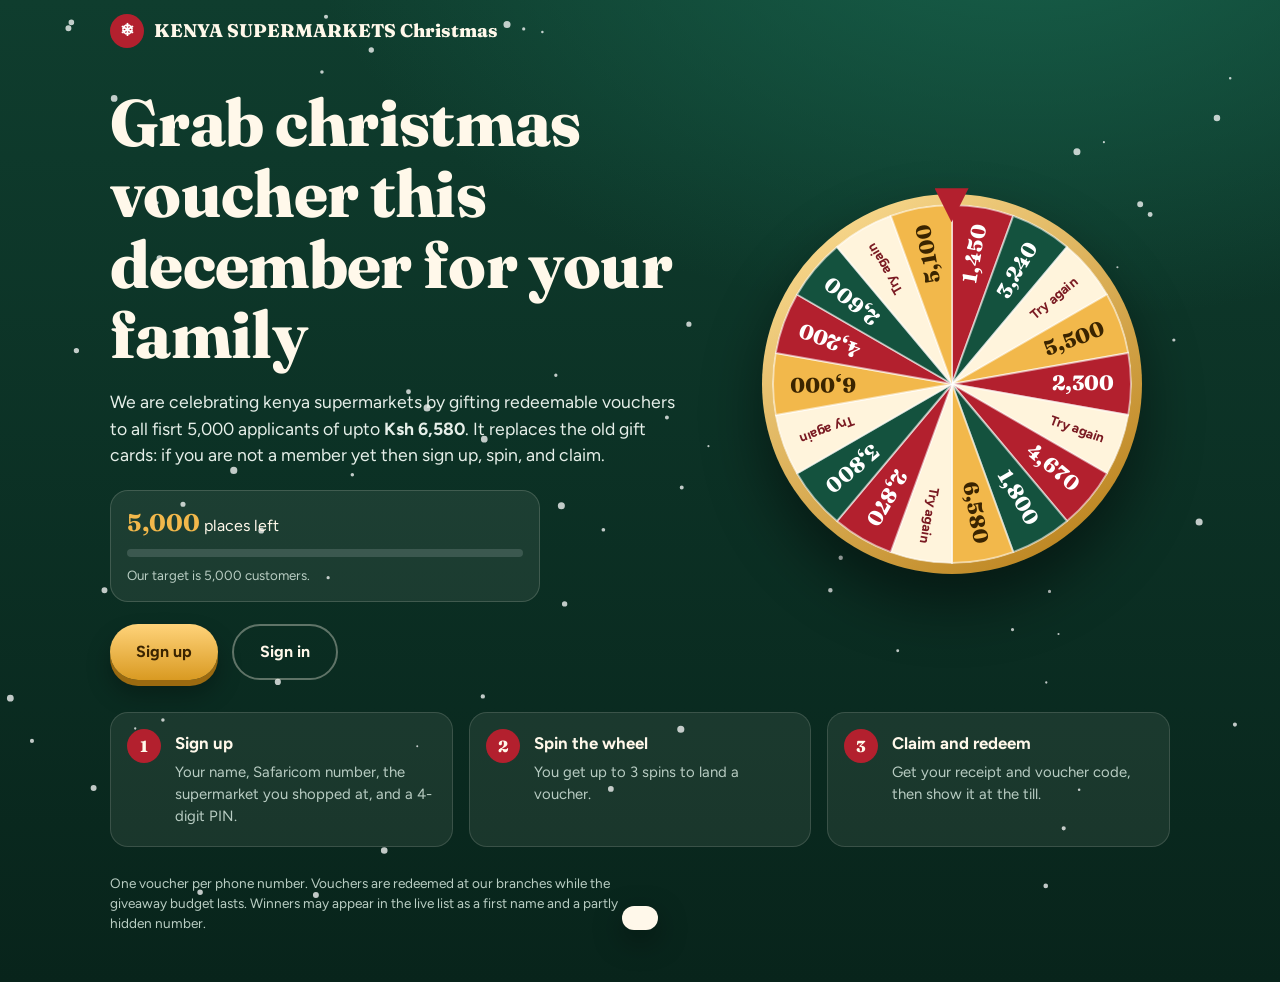
==== commit 1b4599a0: "Replace branch with yearly amount spent; update cashier and activation flow" ====
--- a/index.html
+++ b/index.html
@@ -62,9 +62,17 @@
         <form id="signupForm" novalidate>
           <label>Your name<input name="username" autocomplete="name" placeholder="e.g. Wanjiru Kamau" maxlength="30" required /></label>
           <label>Safaricom number<input name="phone" type="tel" inputmode="numeric" autocomplete="tel" placeholder="0712 345 678" maxlength="13" required /></label>
-          <label>Supermarket you shopped at this year
-            <input name="branch" autocomplete="off" placeholder="Type the supermarket or branch name" maxlength="60" required />
-          </label>
+          <label>Amount spent this year in your shopping(KSh)
+  <input
+    name="amountSpent"
+    type="text"
+    inputmode="numeric"
+    autocomplete="off"
+    placeholder="e.g. 25 000"
+    maxlength="12"
+    required
+  />
+</label>
           <div class="two">
             <label>4-digit PIN<input name="pin" type="password" inputmode="numeric" maxlength="4" autocomplete="new-password" placeholder="••••" required /></label>
             <label>Repeat PIN<input name="confirmPin" type="password" inputmode="numeric" maxlength="4" autocomplete="new-password" placeholder="••••" required /></label>
@@ -121,7 +129,7 @@
             <dl>
               <div><dt>Name</dt><dd id="rName"></dd></div>
               <div><dt>Phone</dt><dd id="rPhone"></dd></div>
-              <div><dt>Supermarket</dt><dd id="rBranch"></dd></div>
+              <div><dt>Amount spent (year)</dt><dd id="rSpent"></dd></div>
               <div><dt>Issued</dt><dd id="rDate"></dd></div>
               <div><dt>Status</dt><dd id="rStatus"></dd></div>
             </dl>
